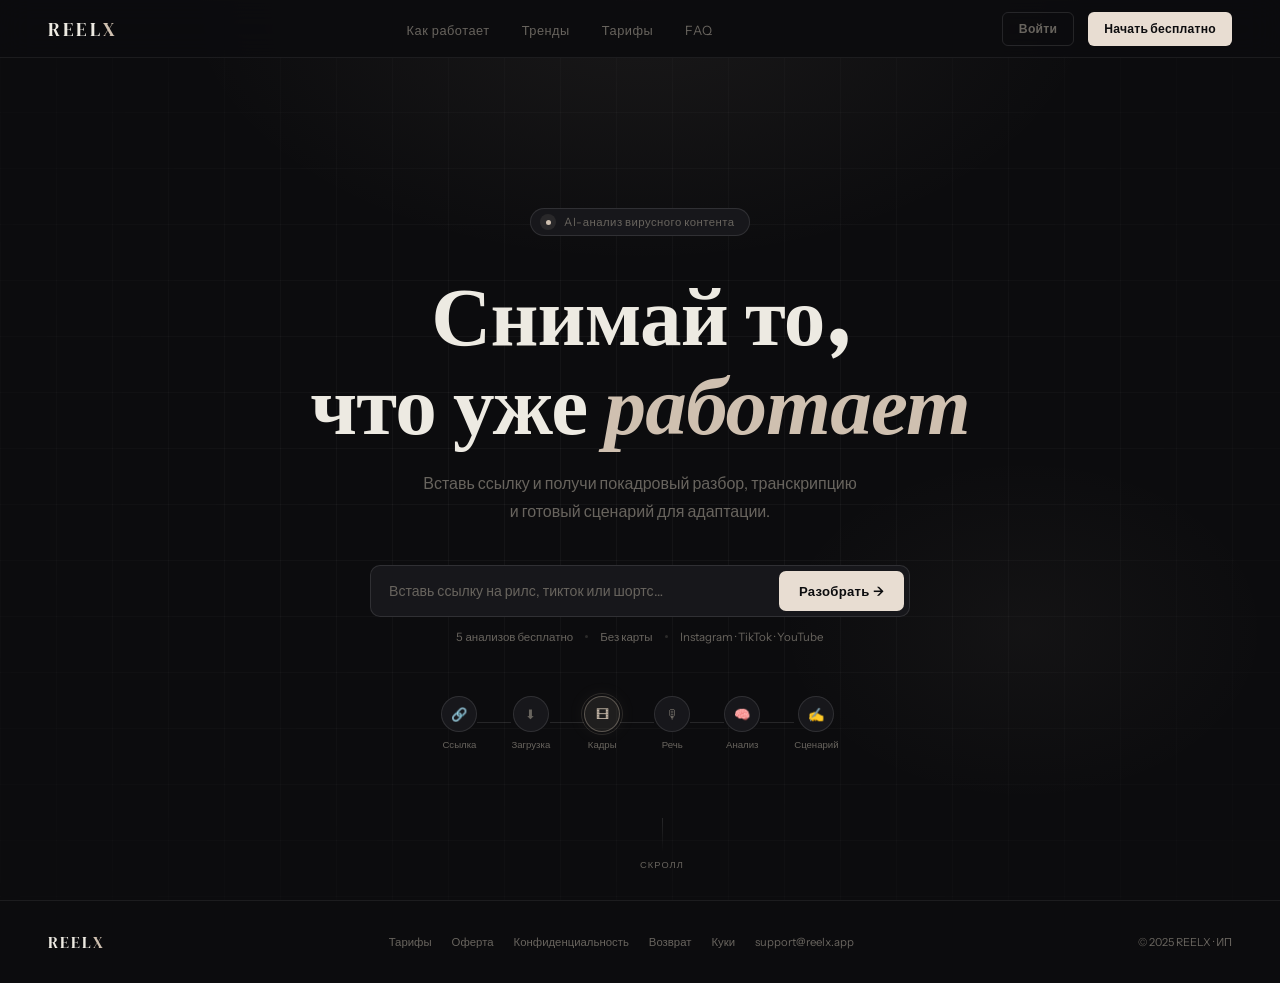
==== frontend/index.html @ bafdfad6 "REELX backend v1.0" ====
<!DOCTYPE html>
<html lang="ru">
<head>
<meta charset="UTF-8"><meta name="viewport" content="width=device-width,initial-scale=1">
<title>REELX — Снимай то, что уже работает</title>
<link rel="preconnect" href="https://fonts.googleapis.com">
<link href="https://fonts.googleapis.com/css2?family=DM+Serif+Display:ital@0;1&family=Instrument+Sans:wght@400;500;600&display=swap" rel="stylesheet">
<link rel="stylesheet" href="shared.css">
<style>
/* INDEX ONLY */
.hero {
  height: 100vh; min-height: 640px;
  display: flex; flex-direction: column;
  align-items: center; justify-content: center;
  text-align: center;
  padding: 58px 48px 0;
  position: relative; overflow: hidden;
}
/* ambient glow */
.hero::before {
  content: '';
  position: absolute; inset: 0; pointer-events: none;
  background:
    radial-gradient(ellipse 55% 45% at 50% 0%, rgba(207,192,176,0.07) 0%, transparent 65%),
    radial-gradient(ellipse 35% 35% at 80% 70%, rgba(207,192,176,0.04) 0%, transparent 55%);
}
/* subtle grid */
.hero::after {
  content: '';
  position: absolute; inset: 0; pointer-events: none;
  background-image: linear-gradient(rgba(255,255,255,0.035) 1px, transparent 1px),
                    linear-gradient(90deg, rgba(255,255,255,0.035) 1px, transparent 1px);
  background-size: 56px 56px;
  mask-image: radial-gradient(ellipse 80% 80% at 50% 50%, black 20%, transparent 100%);
}
.hero-inner { position: relative; z-index: 1; width: 100%; max-width: 700px; }
.hero-badge {
  display: inline-flex; align-items: center; gap: 8px;
  padding: 5px 14px 5px 9px;
  background: var(--bg2); border: 1px solid var(--line2);
  border-radius: 100px; font-size: 0.71rem; color: var(--text2);
  letter-spacing: 0.04em; margin-bottom: 36px;
  animation: fadeUp 0.7s ease both;
}
.hero-dot {
  width: 16px; height: 16px; border-radius: 50%;
  background: var(--ag); display: flex; align-items: center; justify-content: center;
}
.hero-dot::after {
  content: ''; width: 5px; height: 5px; border-radius: 50%;
  background: var(--ap); animation: pulse 2s ease infinite;
}
.hero-h1 {
  font-family: 'DM Serif Display', serif;
  font-size: clamp(3rem, 6.5vw, 5.8rem);
  line-height: 1.06; letter-spacing: -0.01em;
  animation: fadeUp 0.7s 0.1s ease both;
}
.hero-h1 em { font-style: italic; color: var(--ap); }
.hero-sub {
  font-size: clamp(0.88rem, 1.4vw, 1rem);
  color: var(--text2); line-height: 1.75;
  max-width: 440px; margin: 20px auto 0;
  animation: fadeUp 0.7s 0.2s ease both;
}
.hero-input-wrap {
  margin-top: 40px; width: 100%; max-width: 540px; margin-left: auto; margin-right: auto;
  animation: fadeUp 0.7s 0.3s ease both;
}
.hero-note {
  margin-top: 13px;
  font-size: 0.72rem; color: var(--text2);
  display: flex; align-items: center; justify-content: center; gap: 12px;
  animation: fadeUp 0.7s 0.4s ease both;
}
.hero-note-dot { width: 3px; height: 3px; border-radius: 50%; background: var(--text2); opacity: 0.35; }
/* pipeline icons row */
.hero-pipe {
  display: flex; align-items: center; justify-content: center;
  margin-top: 52px; gap: 0;
  animation: fadeUp 0.7s 0.5s ease both;
}
.hp-step { display: flex; flex-direction: column; align-items: center; gap: 7px; }
.hp-icon {
  width: 36px; height: 36px; border-radius: 50%;
  background: var(--bg2); border: 1px solid var(--line2);
  display: flex; align-items: center; justify-content: center;
  font-size: 0.82rem; color: var(--text2);
  transition: all 0.4s; position: relative;
}
.hp-icon.active {
  background: var(--ag); border-color: rgba(207,192,176,0.35);
  color: var(--ap); box-shadow: 0 0 20px rgba(207,192,176,0.07);
}
.hp-icon.active::after {
  content: ''; position: absolute; inset: -4px; border-radius: 50%;
  border: 1px solid rgba(207,192,176,0.15); animation: ripple 2s ease infinite;
}
.hp-label { font-size: 0.6rem; color: var(--text2); white-space: nowrap; }
.hp-line { width: 34px; height: 1px; background: var(--line2); flex-shrink: 0; }
/* scroll hint */
.scroll-hint {
  position: absolute; bottom: 30px; left: 50%; transform: translateX(-50%);
  display: flex; flex-direction: column; align-items: center; gap: 7px;
  animation: fadeUp 0.7s 0.9s ease both;
}
.scroll-line {
  width: 1px; height: 34px;
  background: linear-gradient(to bottom, var(--line2), transparent);
  animation: scanline 2.2s ease infinite;
}
@keyframes scanline {
  0%{transform:scaleY(0);transform-origin:top}
  50%{transform:scaleY(1);transform-origin:top}
  51%{transform:scaleY(1);transform-origin:bottom}
  100%{transform:scaleY(0);transform-origin:bottom}
}
.scroll-label { font-size: 0.58rem; color: var(--text2); letter-spacing: 0.12em; text-transform: uppercase; }
</style>
</head>
<body>

<!-- NAV -->
<nav class="nav">
  <a href="index.html" class="nav-logo">REEL<em>X</em></a>
  <ul class="nav-links">
    <li><a href="how.html">Как работает</a></li>
    <li><a href="trends.html">Тренды</a></li>
    <li><a href="pricing.html">Тарифы</a></li>
    <li><a href="how.html#faq">FAQ</a></li>
  </ul>
  <div class="nav-right">
    <a href="login.html" class="btn btn-ghost btn-sm">Войти</a>
    <a href="login.html" class="btn btn-primary btn-sm">Начать бесплатно</a>
  </div>
</nav>

<!-- HERO -->
<section class="hero">
  <div class="hero-inner">
    <div class="hero-badge">
      <div class="hero-dot"></div>
      AI-анализ вирусного контента
    </div>

    <h1 class="hero-h1">
      Снимай то,<br>что уже <em>работает</em>
    </h1>

    <p class="hero-sub">
      Вставь ссылку и получи покадровый разбор, транскрипцию и готовый сценарий для адаптации.
    </p>

    <div class="hero-input-wrap">
      <div class="input-row">
        <input id="hero-url" type="text" placeholder="Вставь ссылку на рилс, тикток или шортс…">
        <button class="btn btn-primary" onclick="startAnalyze()">Разобрать →</button>
      </div>
    </div>

    <div class="hero-note">
      <span>5 анализов бесплатно</span>
      <div class="hero-note-dot"></div>
      <span>Без карты</span>
      <div class="hero-note-dot"></div>
      <span>Instagram · TikTok · YouTube</span>
    </div>

    <div class="hero-pipe">
      <div class="hp-step">
        <div class="hp-icon" id="pi0">🔗</div>
        <div class="hp-label">Ссылка</div>
      </div>
      <div class="hp-line"></div>
      <div class="hp-step">
        <div class="hp-icon active" id="pi1">⬇</div>
        <div class="hp-label">Загрузка</div>
      </div>
      <div class="hp-line"></div>
      <div class="hp-step">
        <div class="hp-icon" id="pi2">🎞</div>
        <div class="hp-label">Кадры</div>
      </div>
      <div class="hp-line"></div>
      <div class="hp-step">
        <div class="hp-icon" id="pi3">🎙</div>
        <div class="hp-label">Речь</div>
      </div>
      <div class="hp-line"></div>
      <div class="hp-step">
        <div class="hp-icon" id="pi4">🧠</div>
        <div class="hp-label">Анализ</div>
      </div>
      <div class="hp-line"></div>
      <div class="hp-step">
        <div class="hp-icon" id="pi5">✍</div>
        <div class="hp-label">Сценарий</div>
      </div>
    </div>
  </div>

  <div class="scroll-hint">
    <div class="scroll-line"></div>
    <div class="scroll-label">скролл</div>
  </div>
</section>

<footer class="footer">
  <div class="footer-logo">REEL<em>X</em></div>
  <div class="footer-links">
    <a href="pricing.html">Тарифы</a>
    <a href="#">Оферта</a>
    <a href="#">Конфиденциальность</a>
    <a href="#">Возврат</a>
    <a href="#">Куки</a>
    <a href="mailto:support@reelx.app">support@reelx.app</a>
  </div>
  <div class="footer-copy">© 2025 REELX · ИП</div>
</footer>

<script src="shared.js"></script>
<script>
// pipeline animation
var pis = document.querySelectorAll('.hp-icon');
var ai = 1;
setInterval(function() {
  pis.forEach(function(p) { p.classList.remove('active'); });
  ai = (ai + 1) % pis.length;
  pis[ai].classList.add('active');
}, 1100);

function startAnalyze() {
  var url = document.getElementById('hero-url').value.trim();
  if (!url) { document.getElementById('hero-url').focus(); return; }
  window.location.href = 'analyze.html';
}
document.getElementById('hero-url').addEventListener('keydown', function(e) {
  if (e.key === 'Enter') startAnalyze();
});
</script>
</body>
</html>
---- frontend/shared.css ----
/* REELX SHARED */
*,*::before,*::after{margin:0;padding:0;box-sizing:border-box;}
html{scroll-behavior:smooth;}
:root{
  --bg:#0c0c0e;--bg1:#111114;--bg2:#17171b;--bg3:#1e1e23;--bg4:#26262c;
  --line:rgba(255,255,255,0.07);--line2:rgba(255,255,255,0.11);
  --text:#edeae2;--text2:#68645e;--text3:#9a958f;
  --ap:#cfc0b0;--ahl:#e8ddd2;--ag:rgba(207,192,176,0.10);
}
body{background:var(--bg);color:var(--text);font-family:'Instrument Sans',sans-serif;-webkit-font-smoothing:antialiased;overflow-x:hidden;}
::-webkit-scrollbar{width:3px;}::-webkit-scrollbar-track{background:var(--bg);}::-webkit-scrollbar-thumb{background:var(--ap);border-radius:2px;}
.nav{position:fixed;top:0;left:0;right:0;z-index:200;height:58px;display:flex;align-items:center;justify-content:space-between;padding:0 48px;background:rgba(12,12,14,0.93);backdrop-filter:blur(16px);border-bottom:1px solid var(--line);}
.nav-logo{font-family:'DM Serif Display',serif;font-size:1.2rem;letter-spacing:0.14em;color:var(--text);text-decoration:none;}
.nav-logo em{font-style:normal;color:var(--ap);}
.nav-links{display:flex;gap:32px;list-style:none;}
.nav-links a{font-size:0.8rem;color:var(--text2);text-decoration:none;letter-spacing:0.04em;transition:color 0.2s;}
.nav-links a:hover,.nav-links a.active{color:var(--text);}
.nav-right{display:flex;align-items:center;gap:14px;}
.btn{display:inline-flex;align-items:center;justify-content:center;gap:7px;height:40px;padding:0 20px;border-radius:8px;font-family:inherit;font-size:0.82rem;font-weight:600;letter-spacing:0.02em;cursor:pointer;text-decoration:none;transition:all 0.18s;border:none;white-space:nowrap;}
.btn-primary{background:var(--ahl);color:#0c0c0e;}
.btn-primary:hover{background:#f5ede5;transform:translateY(-1px);box-shadow:0 8px 24px rgba(232,221,210,0.15);}
.btn-ghost{background:transparent;color:var(--text2);border:1px solid var(--line2);}
.btn-ghost:hover{color:var(--text);border-color:var(--ap);}
.btn-sm{height:34px;padding:0 16px;font-size:0.76rem;border-radius:6px;}
.input-row{display:flex;height:52px;background:var(--bg2);border:1px solid var(--line2);border-radius:10px;overflow:hidden;transition:border-color 0.25s,box-shadow 0.25s;}
.input-row:focus-within{border-color:rgba(207,192,176,0.4);box-shadow:0 0 0 3px rgba(207,192,176,0.06);}
.input-row input{flex:1;background:transparent;border:none;outline:none;padding:0 18px;font-size:0.88rem;color:var(--text);font-family:inherit;}
.input-row input::placeholder{color:var(--text2);}
.input-row .btn{margin:5px;border-radius:7px;}
.s-label{font-size:0.67rem;letter-spacing:0.2em;text-transform:uppercase;color:var(--ap);margin-bottom:14px;}
.s-title{font-family:'DM Serif Display',serif;font-size:clamp(1.8rem,3.5vw,2.8rem);line-height:1.1;color:var(--text);}
.s-title em{font-style:italic;color:var(--text2);}
.blk{background:var(--bg1);border:1px solid var(--line);border-radius:10px;overflow:hidden;}
.blk-head{display:flex;align-items:center;justify-content:space-between;padding:14px 18px;border-bottom:1px solid var(--line);}
.blk-title{font-size:0.85rem;font-weight:600;}
.blk-body{padding:20px 18px;}
.footer{border-top:1px solid var(--line);padding:30px 48px;display:flex;justify-content:space-between;align-items:center;flex-wrap:wrap;gap:14px;}
.footer-logo{font-family:'DM Serif Display',serif;font-size:1rem;letter-spacing:0.12em;}
.footer-logo em{font-style:normal;color:var(--ap);}
.footer-links{display:flex;gap:20px;flex-wrap:wrap;}
.footer-links a{font-size:0.71rem;color:var(--text2);text-decoration:none;transition:color 0.2s;}
.footer-links a:hover{color:var(--text);}
.footer-copy{font-size:0.69rem;color:var(--text2);}
.reveal{opacity:0;transform:translateY(18px);transition:opacity 0.6s ease,transform 0.6s ease;}
.reveal.in{opacity:1;transform:none;}
.d1{transition-delay:0.08s;}.d2{transition-delay:0.16s;}.d3{transition-delay:0.24s;}
@keyframes fadeUp{from{opacity:0;transform:translateY(16px)}to{opacity:1;transform:none}}
@keyframes pulse{0%,100%{opacity:1;transform:scale(1)}50%{opacity:.3;transform:scale(.55)}}
@keyframes ripple{0%{transform:scale(1);opacity:.8}100%{transform:scale(1.7);opacity:0}}
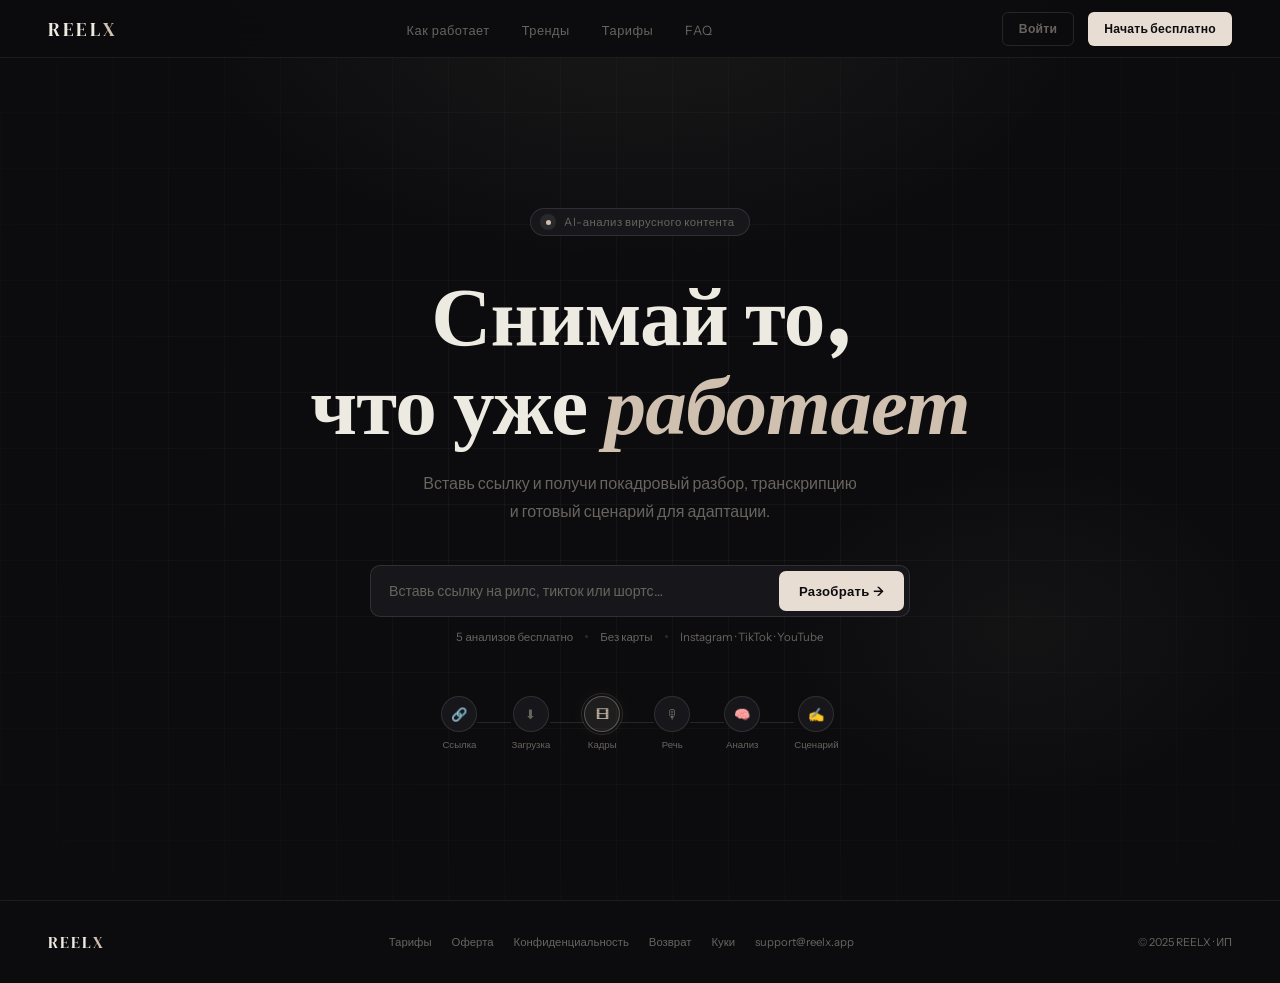
==== commit bcdae057: "feat: real dashboard data from API" ====
--- a/frontend/index.html
+++ b/frontend/index.html
@@ -199,10 +199,6 @@
     </div>
   </div>
 
-  <div class="scroll-hint">
-    <div class="scroll-line"></div>
-    <div class="scroll-label">скролл</div>
-  </div>
 </section>
 
 <footer class="footer">
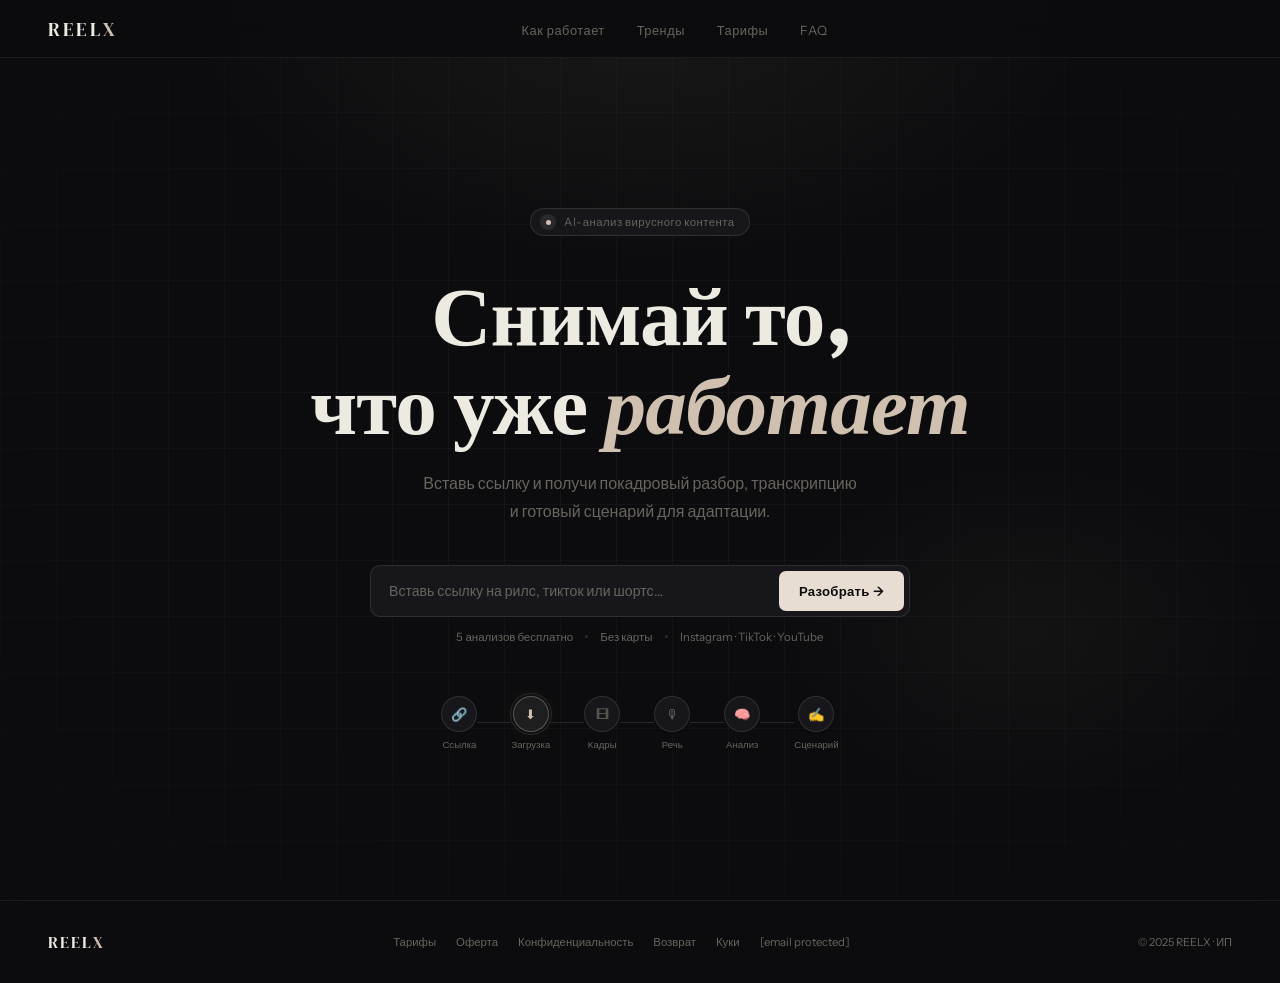
==== commit 348df39b: "fix: settings Russian text" ====
--- a/frontend/index.html
+++ b/frontend/index.html
@@ -129,10 +129,7 @@
     <li><a href="pricing.html">Тарифы</a></li>
     <li><a href="how.html#faq">FAQ</a></li>
   </ul>
-  <div class="nav-right">
-    <a href="login.html" class="btn btn-ghost btn-sm">Войти</a>
-    <a href="login.html" class="btn btn-primary btn-sm">Начать бесплатно</a>
-  </div>
+  <div class="nav-right" id="nav-right"></div>
 </nav>
 
 <!-- HERO -->
@@ -209,12 +206,12 @@
     <a href="#">Конфиденциальность</a>
     <a href="#">Возврат</a>
     <a href="#">Куки</a>
-    <a href="mailto:support@reelx.app">support@reelx.app</a>
+    <a href="/cdn-cgi/l/email-protection#6d1e181d1d021f192d1f08080115430c1d1d"><span class="__cf_email__" data-cfemail="5a292f2a2a35282e1a283f3f3622743b2a2a">[email&#160;protected]</span></a>
   </div>
   <div class="footer-copy">© 2025 REELX · ИП</div>
 </footer>
 
-<script src="shared.js"></script>
+<script data-cfasync="false" src="/cdn-cgi/scripts/5c5dd728/cloudflare-static/email-decode.min.js"></script><script src="shared.js"></script>
 <script>
 // pipeline animation
 var pis = document.querySelectorAll('.hp-icon');
@@ -227,12 +224,4 @@
 
 function startAnalyze() {
   var url = document.getElementById('hero-url').value.trim();
-  if (!url) { document.getElementById('hero-url').focus(); return; }
-  window.location.href = 'analyze.html';
-}
-document.getElementById('hero-url').addEventListener('keydown', function(e) {
-  if (e.key === 'Enter') startAnalyze();
-});
-</script>
-</body>
-</html>
+  if (!url) { document
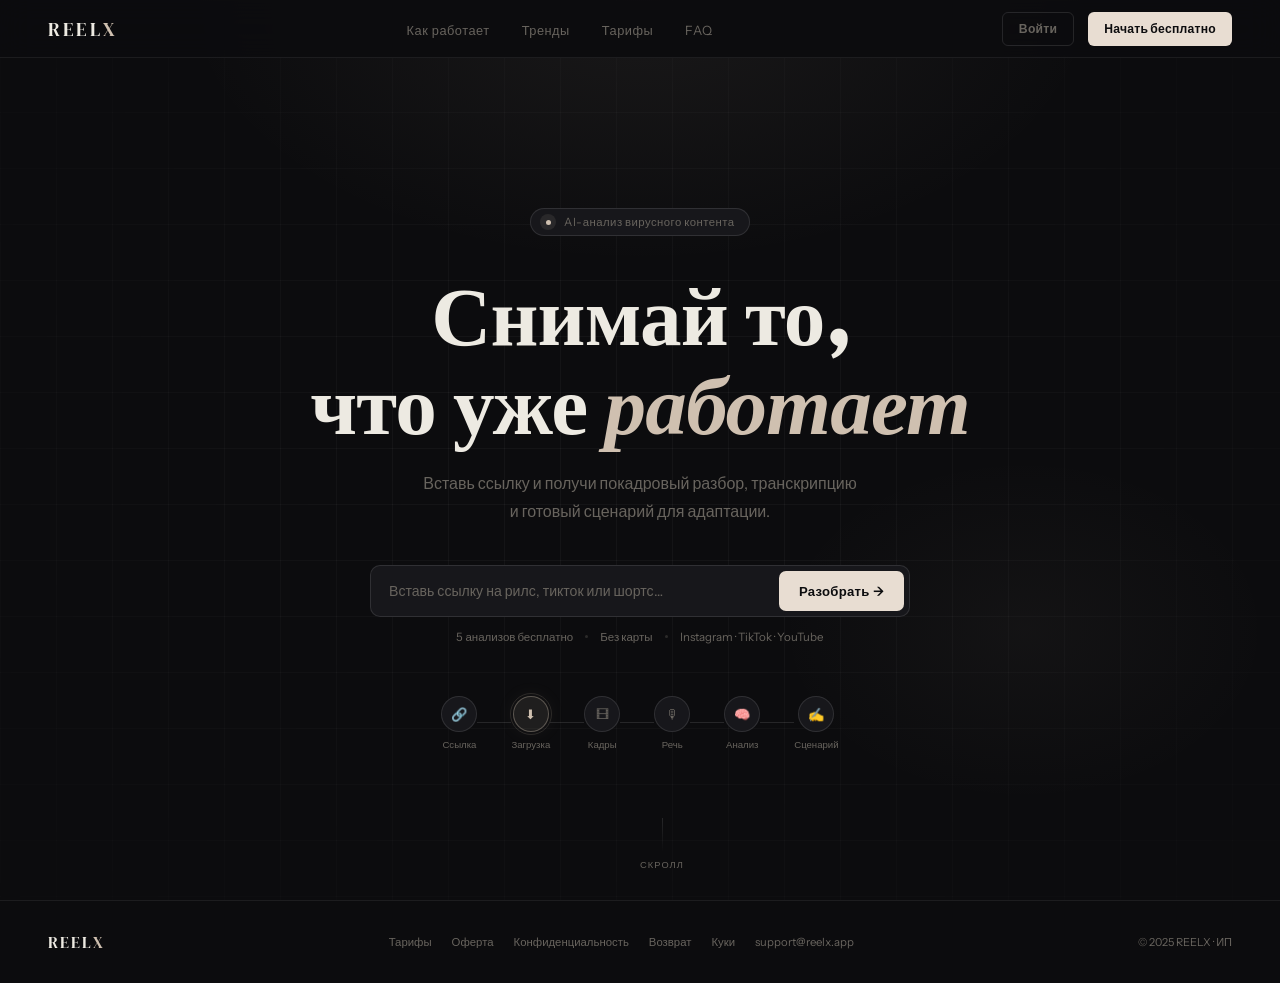
==== commit af40fc89: "fix: all pages clean - nav, auth, emails" ====
--- a/frontend/index.html
+++ b/frontend/index.html
@@ -129,7 +129,7 @@
     <li><a href="pricing.html">Тарифы</a></li>
     <li><a href="how.html#faq">FAQ</a></li>
   </ul>
-  <div class="nav-right" id="nav-right"></div>
+  <div class="nav-right" id="nav-right-pub"></div>
 </nav>
 
 <!-- HERO -->
@@ -196,6 +196,10 @@
     </div>
   </div>
 
+  <div class="scroll-hint">
+    <div class="scroll-line"></div>
+    <div class="scroll-label">скролл</div>
+  </div>
 </section>
 
 <footer class="footer">
@@ -206,12 +210,23 @@
     <a href="#">Конфиденциальность</a>
     <a href="#">Возврат</a>
     <a href="#">Куки</a>
-    <a href="/cdn-cgi/l/email-protection#6d1e181d1d021f192d1f08080115430c1d1d"><span class="__cf_email__" data-cfemail="5a292f2a2a35282e1a283f3f3622743b2a2a">[email&#160;protected]</span></a>
+    <a href="mailto:support@reelx.app">support@reelx.app</a>
   </div>
   <div class="footer-copy">© 2025 REELX · ИП</div>
 </footer>
 
-<script data-cfasync="false" src="/cdn-cgi/scripts/5c5dd728/cloudflare-static/email-decode.min.js"></script><script src="shared.js"></script>
+<script src="shared.js"></script>
+<script>
+(function() {
+  var nr = document.getElementById('nav-right-pub');
+  if (!nr) return;
+  if (isLoggedIn()) {
+    nr.innerHTML = '<a href="pricing.html" class="btn btn-ghost btn-sm">&#x26A1; Подписка</a><a href="dashboard.html" class="btn btn-primary btn-sm">Дашборд &#x2192;</a>';
+  } else {
+    nr.innerHTML = '<a href="login.html" class="btn btn-ghost btn-sm">Войти</a><a href="login.html" class="btn btn-primary btn-sm">Начать бесплатно</a>';
+  }
+})();
+</script>
 <script>
 // pipeline animation
 var pis = document.querySelectorAll('.hp-icon');
@@ -224,4 +239,6 @@
 
 function startAnalyze() {
   var url = document.getElementById('hero-url').value.trim();
-  if (!url) { document+  if (!url) { document
+</body>
+</html>
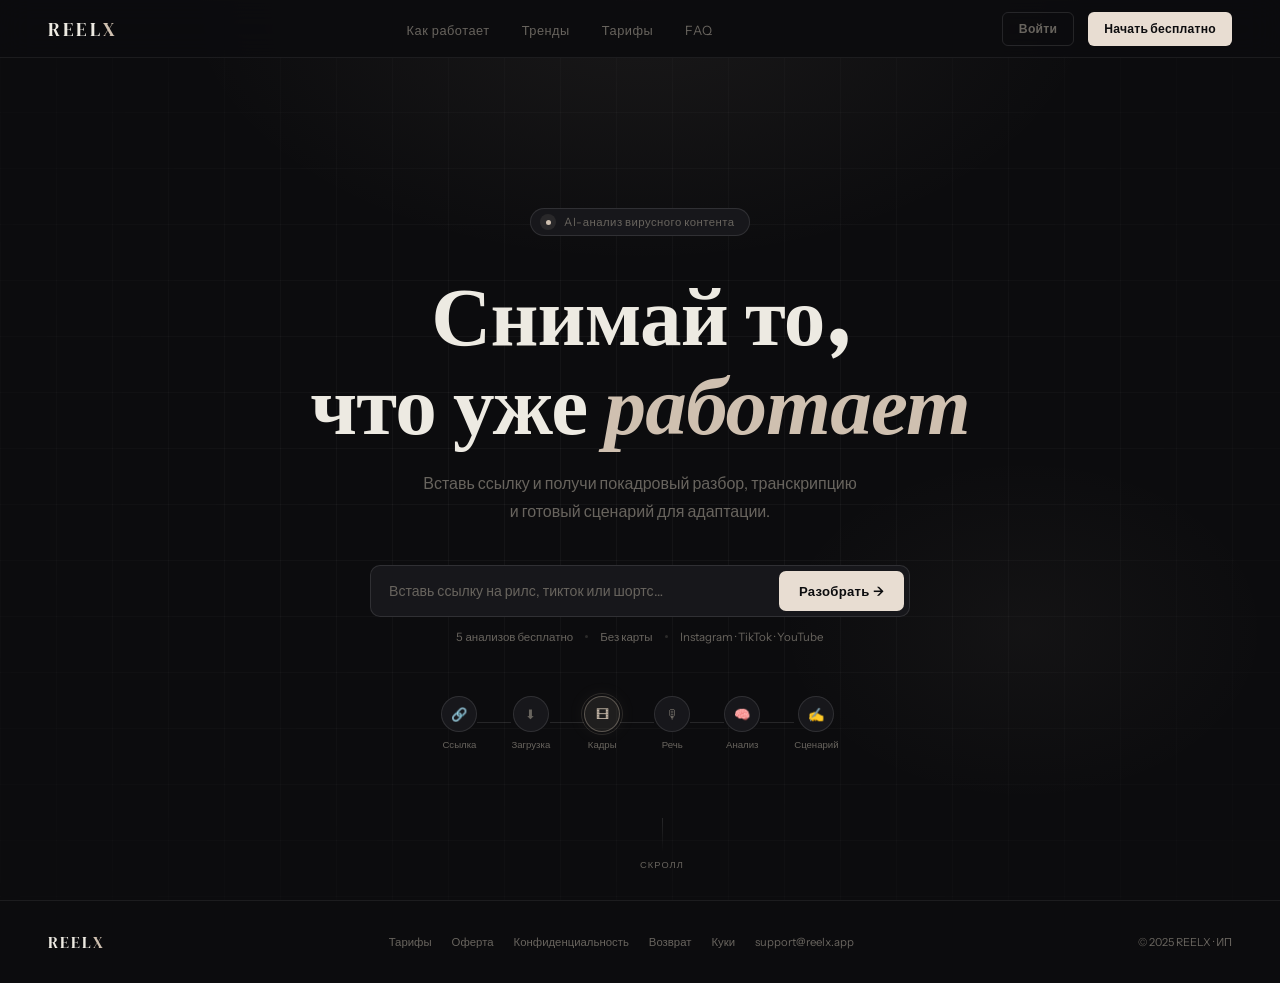
==== commit 008f7a75: "fix: index and settings complete" ====
--- a/frontend/index.html
+++ b/frontend/index.html
@@ -239,6 +239,14 @@
 
 function startAnalyze() {
   var url = document.getElementById('hero-url').value.trim();
-  if (!url) { document
+  if (!url) { document.getElementById('hero-url').focus(); return; }
+  if (isLoggedIn()) {
+    localStorage.setItem('reelx_analyze_url', url);
+    window.location.href = 'dashboard.html';
+  } else {
+    window.location.href = 'login.html';
+  }
+}
+</script>
 </body>
 </html>
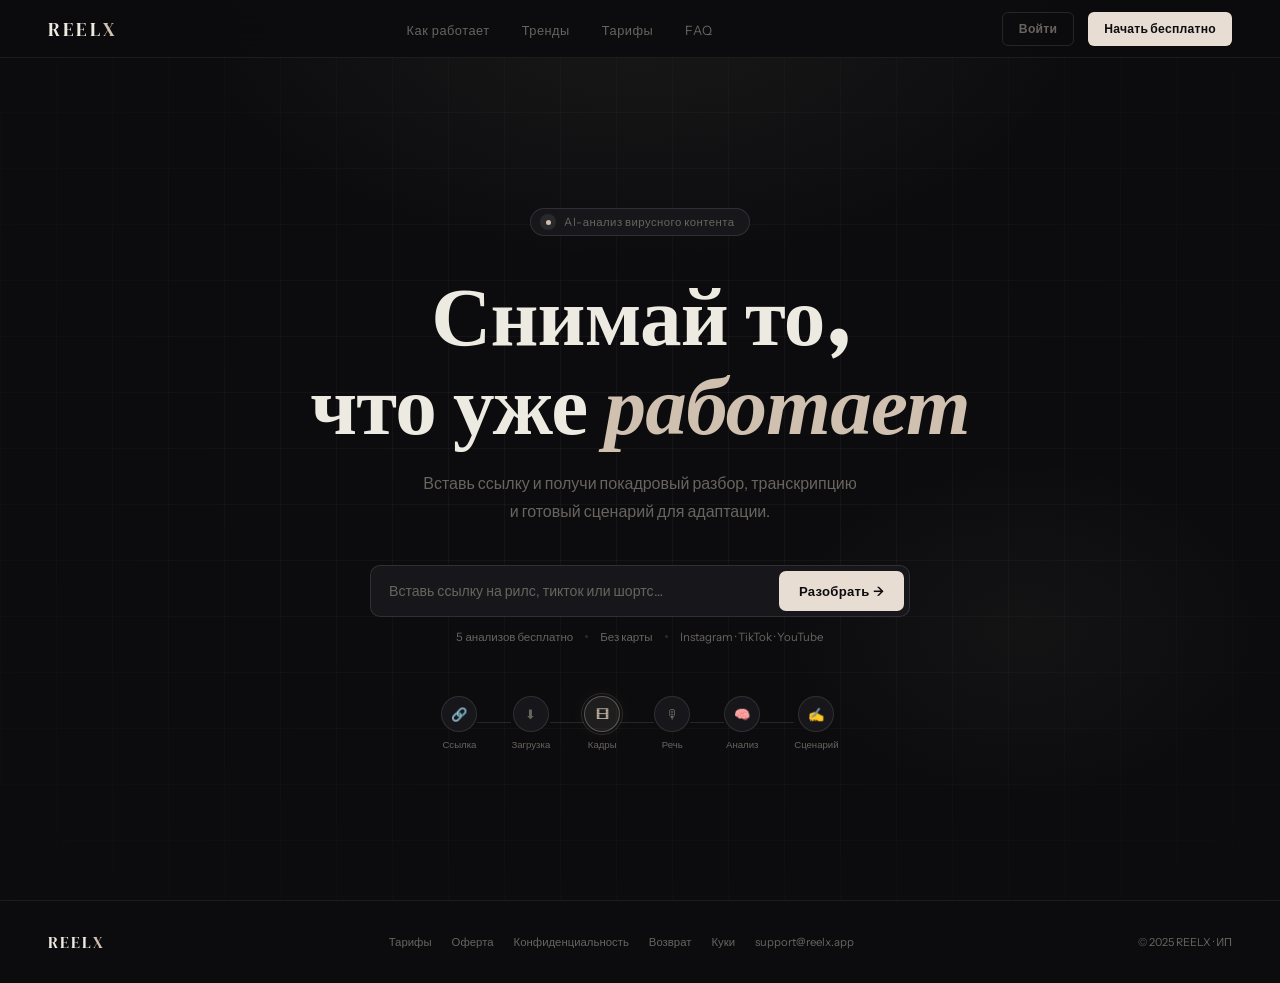
==== commit 9e178739: "fix: correct Apify actor IDs, thumbnail upload to Storage" ====
--- a/frontend/index.html
+++ b/frontend/index.html
@@ -194,11 +194,6 @@
         <div class="hp-label">Сценарий</div>
       </div>
     </div>
-  </div>
-
-  <div class="scroll-hint">
-    <div class="scroll-line"></div>
-    <div class="scroll-label">скролл</div>
   </div>
 </section>
 
--- a/frontend/shared.css
+++ b/frontend/shared.css
@@ -5,7 +5,7 @@
   --bg:#0c0c0e;--bg1:#111114;--bg2:#17171b;--bg3:#1e1e23;--bg4:#26262c;
   --line:rgba(255,255,255,0.07);--line2:rgba(255,255,255,0.11);
   --text:#edeae2;--text2:#68645e;--text3:#9a958f;
-  --ap:#cfc0b0;--ahl:#e8ddd2;--ag:rgba(207,192,176,0.10);
+  --ap:#cfc0b0;--ahl:#e8ddd2;--ag:rgba(207,192,176,0.10);--ab:rgba(207,192,176,0.25);
 }
 body{background:var(--bg);color:var(--text);font-family:'Instrument Sans',sans-serif;-webkit-font-smoothing:antialiased;overflow-x:hidden;}
 ::-webkit-scrollbar{width:3px;}::-webkit-scrollbar-track{background:var(--bg);}::-webkit-scrollbar-thumb{background:var(--ap);border-radius:2px;}
